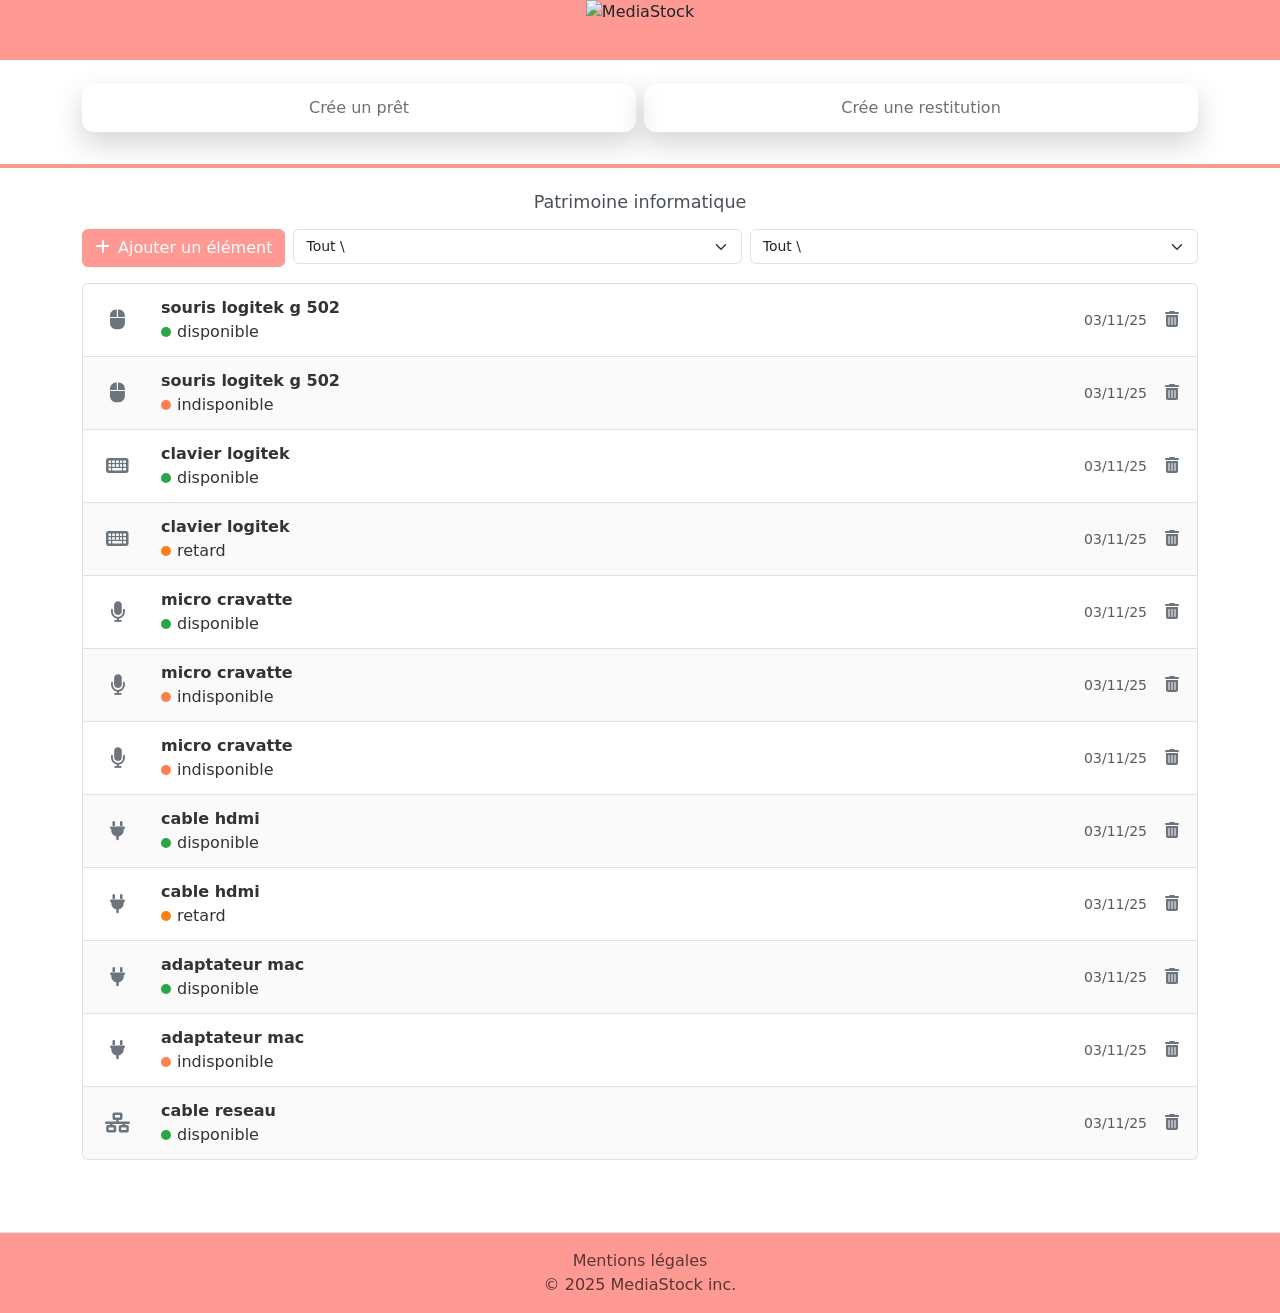
==== kev/index.html @ 77e4457f "commit changement" ====
<!DOCTYPE html>
<html lang="fr">
  <head>
    <meta charset="UTF-8" />
    <meta name="viewport" content="width=device-width, initial-scale=1" />
    <title>MediaStock - Patrimoine informatique</title>
    <link
      href="https://cdn.jsdelivr.net/npm/bootstrap@5.3.2/dist/css/bootstrap.min.css"
      rel="stylesheet"
    />
    <link
      href="https://cdnjs.cloudflare.com/ajax/libs/font-awesome/6.4.0/css/all.min.css"
      rel="stylesheet"
    />
    <link rel="stylesheet" href="style.css" />
    <link rel="stylesheet" href="script.js" />
  </head>
  <body class="d-flex flex-column min-vh-100">
    <!-- Header with coral background and centered logo -->
    <!-- Header -->
    <header class="position-relative" style="background-color: #FF9994; height: 60px;">
        <div class="container h-100">
            <div class="row h-100 align-items-center justify-content-center">
                <div class="col-12 text-center position-relative h-100 d-flex align-items-center justify-content-center">
                    <!-- Logo MediaStock qui colle aux bords -->
                    <div class="position-relative" style="z-index: 2; height: 100%; display: flex; align-items: center; justify-content: center;">
                        <img src="Capture d'écran 2025-10-20 163450.png" alt="MediaStock" 
                             class="img-fluid" style="height: 100%; width: auto; object-fit: contain;">
                    </div>
                </div>
            </div>
        </div>
    </header>

    <div class="container py-4 flex-grow-1">
      <!-- big action buttons - stack on mobile, side by side on larger screens -->
      <div class="d-grid gap-2 d-md-flex justify-content-md-center actions-row">
        <button class="btn action-btn w-100 w-md-auto" disabled>
          Crée un prêt
        </button>
        <button class="btn action-btn w-100 w-md-auto" disabled>
          Crée une restitution
        </button>
      </div>
    </div>
    <hr
      class="w-100 m-0"
      style="background-color: #ff9994; height: 4px; opacity: 1; border: 0"
    />
    <div class="container py-4 flex-grow-1">
      <!-- Titre -->
      <h2 class="text-center section-title mb-3">Patrimoine informatique</h2>

      <!-- Filtres + Ajout - responsive layout -->
      <div class="row g-2 mb-3 toolbar">
        <div class="col-12 col-md-auto">
          <button class="btn btn-primary w-100">
            <i class="fas fa-plus me-2"></i>Ajouter un élément
          </button>
        </div>

        <div class="col-12 col-md">
          <div class="d-flex gap-2 justify-content-md-end">
            <select id="categoryFilter" class="form-select w-50">
              <option value="">Tout \</option>
              <option value="informatique">Informatique</option>
              <option value="audio">Audio</option>
              <option value="connectiques">Connectiques</option>
              <option value="autres">Autres</option>
            </select>

            <select id="statusFilter" class="form-select w-50">
              <option value="">Tout \</option>
              <option value="disponible">Disponible</option>
              <option value="indisponible">Indisponible</option>
              <option value="retard">Retard</option>
            </select>
          </div>
        </div>
      </div>

      <!-- Liste des éléments -->
      <div id="inventoryList" class="list-group mb-5">
        <!-- JS injecte ici -->
      </div>
    </div>

    <!-- Footer -->
    <footer class="text-center text-muted py-3 border-top">
      <p>Mentions légales</p>
      <p>© 2025 MediaStock inc.</p>
    </footer>

    <script src="script.js"></script>
  </body>
</html>
---- kev/style.css ----
:root {
  --coral: #ff9994;
  --success: #28a745;
  --warning: #fd7e14;
  --danger: #ff7f50;
}

/* Header */
.page-header {
  display: flex;
  align-items: center;
  justify-content: center;
  height: 60px;
  background: var(--coral);
  position: relative;
}

.bar {
  position: absolute;
  top: 0;
  bottom: 0;
  background: var(--coral);
  width: 100%;
  z-index: 1;
}

.logo-container {
  position: relative;
  z-index: 2;
  display: flex;
  align-items: center;
  justify-content: center;
  background: white;
  padding: 0 20px;
  height: 100%;
}

.logo-container .logo-img {
  height: 30px;
  width: auto;
}

/* Action buttons */
.action-btn {
  background: #fff;
  border: none;
  padding: 12px 20px;
  border-radius: 12px;
  box-shadow: 0 12px 28px rgba(0, 0, 0, 0.25);
  font-weight: 500;
  transition: transform 0.2s ease, box-shadow 0.2s ease;
  margin-bottom: 8px;
}

.action-btn:active {
  transform: translateY(2px);
  box-shadow: 0 6px 16px rgba(0, 0, 0, 0.2);
}

/* Status indicators */
.status-dot {
  width: 10px;
  height: 10px;
  border-radius: 50%;
  display: inline-block;
  margin-right: 6px;
}

.status-disponible {
  background-color: var(--success);
}

.status-indisponible {
  background-color: var(--danger);
}

.status-retard {
  background-color: var(--warning);
}

/* List items */
.item-icon {
  font-size: 1.25rem;
  margin-right: 10px;
  color: var(--bs-gray-600);
}

.list-group-item {
  display: flex;
  align-items: center;
  justify-content: space-between;
  padding: 0.75rem;
}

.divider {
  border: 0;
  height: 4px;
  background-color: #ff9994;
  opacity: 1;
  width: 100vw;
  position: relative;
}

@media (min-width: 768px) {
  .divider {
    height: 6px;
    margin-top: 12px;
    margin-bottom: 18px;
  }
}

.section-title {
  font-size: 1rem;
  color: var(--bs-gray-700);
  margin-bottom: 1rem;
}

@media (min-width: 768px) {
  .section-title {
    font-size: 1.1rem;
    margin-bottom: 1.5rem;
  }
}

/* Mobile-first toolbar */
.toolbar .form-select {
  min-width: auto;
  font-size: 0.875rem;
}

@media (min-width: 768px) {
  .toolbar .form-select {
    min-width: 140px;
  }
}

/* Mobile-optimized list items */
.list-group-item:nth-child(even) {
  background: rgba(0, 0, 0, 0.02);
}

.list-group-item .left {
  display: flex;
  align-items: center;
  gap: 8px;
}

@media (min-width: 768px) {
  .list-group-item .left {
    gap: 12px;
  }
}

.item-icon i {
  display: flex;
  align-items: center;
  justify-content: center;
  width: 36px;
  height: 36px;
}

@media (min-width: 768px) {
  .item-icon i {
    width: 44px;
    height: 44px;
  }
}

.item-meta {
  color: #333;
}

.item-right {
  display: flex;
  align-items: center;
  gap: 12px;
  color: #6c757d;
}

/* Style du bouton Ajouter */
.btn-primary,
.btn-primary:active,
.btn-primary:focus {
  background-color: #ff9994 !important;
  border-color: #ff9994 !important;
  box-shadow: none !important;
}

.trash-btn {
  color: #6c757d;
  background: transparent;
  border: none;
}

footer {
  background: var(--coral);
  padding: 14px 0;
  margin-top: auto;
}

footer p {
  margin: 0;
  color: rgba(0, 0, 0, 0.65);
}
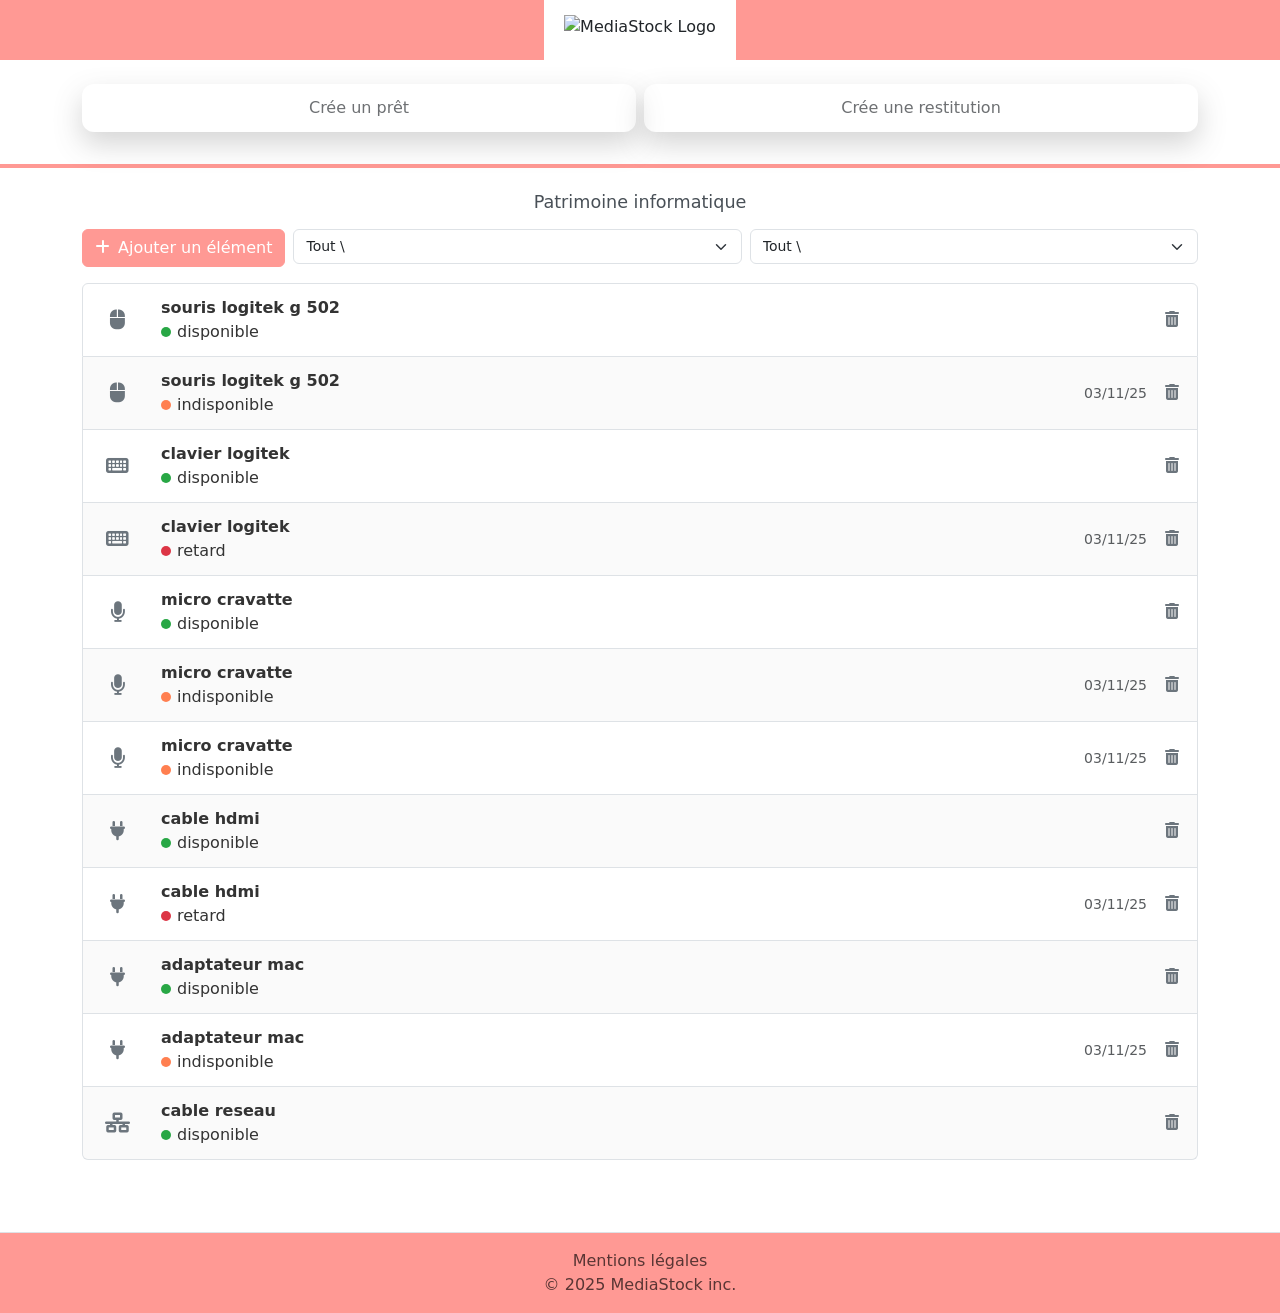
==== commit e41bfc6d: "Merge branch 'main' of https://github.com/kevinsenasson/RP-Marie-tests" ====
--- a/kev/index.html
+++ b/kev/index.html
@@ -13,23 +13,14 @@
       rel="stylesheet"
     />
     <link rel="stylesheet" href="style.css" />
-    <link rel="stylesheet" href="script.js" />
   </head>
   <body class="d-flex flex-column min-vh-100">
     <!-- Header with coral background and centered logo -->
-    <!-- Header -->
-    <header class="position-relative" style="background-color: #FF9994; height: 60px;">
-        <div class="container h-100">
-            <div class="row h-100 align-items-center justify-content-center">
-                <div class="col-12 text-center position-relative h-100 d-flex align-items-center justify-content-center">
-                    <!-- Logo MediaStock qui colle aux bords -->
-                    <div class="position-relative" style="z-index: 2; height: 100%; display: flex; align-items: center; justify-content: center;">
-                        <img src="Capture d'écran 2025-10-20 163450.png" alt="MediaStock" 
-                             class="img-fluid" style="height: 100%; width: auto; object-fit: contain;">
-                    </div>
-                </div>
-            </div>
-        </div>
+    <header class="page-header">
+      <div class="bar"></div>
+      <div class="logo-container">
+        <img src="logo.png" alt="MediaStock Logo" class="logo-img" />
+      </div>
     </header>
 
     <div class="container py-4 flex-grow-1">
@@ -91,6 +82,53 @@
       <p>© 2025 MediaStock inc.</p>
     </footer>
 
+    <!-- Delete confirmation modal -->
+    <div class="modal fade" id="deleteModal" tabindex="-1" aria-hidden="true">
+      <div class="modal-dialog modal-dialog-centered">
+        <div class="modal-content text-center p-3">
+          <div class="modal-body">
+            <p class="mb-2">
+              Etes vous bien sûr de vouloir supprimer cette élément ?
+            </p>
+            <div
+              id="deleteIcon"
+              style="
+                width: 120px;
+                height: 120px;
+                margin: 0 auto;
+                border: 4px solid #ff9994;
+                display: flex;
+                align-items: center;
+                justify-content: center;
+                border-radius: 8px;
+              "
+            >
+              <!-- icon injected -->
+            </div>
+            <p id="deleteName" class="mt-3 fw-semibold">nom de l'élément</p>
+          </div>
+          <div class="modal-footer justify-content-center">
+            <button
+              type="button"
+              class="btn btn-outline-secondary"
+              data-bs-dismiss="modal"
+            >
+              annuler
+            </button>
+            <button
+              id="confirmDeleteBtn"
+              type="button"
+              class="btn"
+              style="background: #ff9994; color: #fff"
+            >
+              validé
+            </button>
+          </div>
+        </div>
+      </div>
+    </div>
+
+    <script src="https://cdn.jsdelivr.net/npm/bootstrap@5.3.2/dist/js/bootstrap.bundle.min.js"></script>
     <script src="script.js"></script>
   </body>
 </html>
--- a/kev/style.css
+++ b/kev/style.css
@@ -5,6 +5,7 @@
   --danger: #ff7f50;
 }
 
+/* ************************  page principale ************************* */
 /* Header */
 .page-header {
   display: flex;
@@ -57,6 +58,47 @@
   box-shadow: 0 6px 16px rgba(0, 0, 0, 0.2);
 }
 
+/* Calendrier styles */
+.calendar-container .flatpickr-calendar {
+  width: 100%;
+  max-width: 100%;
+  box-shadow: none;
+  margin-top: 0.5rem;
+  border: 1px solid #dee2e6;
+  border-radius: 0.375rem;
+}
+
+.calendar-container .flatpickr-calendar.open {
+  display: inline-block !important;
+}
+
+.calendar-container .flatpickr-day.selected {
+  background: var(--coral);
+  border-color: var(--coral);
+}
+
+.calendar-container .flatpickr-day.inRange {
+  background: #ffe5e3;
+  border-color: #ffe5e3;
+}
+
+.calendar-container .flatpickr-day:hover {
+  background: #fff0ef;
+}
+
+/* wrapper to show the calendar above the input while keeping input in DOM */
+.calendar-visual-wrap {
+  display: flex;
+  flex-direction: column; /* calendar DOM first, input DOM second -> calendar shown above input */
+  gap: 0.5rem;
+}
+.calendar-visual-wrap .calendar-container {
+  width: 100%;
+}
+.date-input-below {
+  order: 2;
+}
+
 /* Status indicators */
 .status-dot {
   width: 10px;
@@ -75,7 +117,7 @@
 }
 
 .status-retard {
-  background-color: var(--warning);
+  background-color: #dc3545;
 }
 
 /* List items */
@@ -202,3 +244,34 @@
   margin: 0;
   color: rgba(0, 0, 0, 0.65);
 }
+
+/* ************************   fin page principale ************************* */
+
+/* ************************  page de création de prêt ************************* */
+.page-body {
+  max-width: 420px;
+  margin: 18px auto 48px;
+}
+.product-image {
+  display: block;
+  margin: 12px auto;
+  width: 220px;
+  height: 150px;
+  object-fit: contain;
+}
+.state-btn {
+  min-width: 90px;
+}
+.validate-btn {
+  width: 100%;
+  padding: 12px 20px;
+  border-radius: 10px;
+}
+.notes-box {
+  min-height: 120px;
+}
+.logo-small {
+  height: 36px;
+}
+
+/* ************************   fin page de création de prêt ************************* */
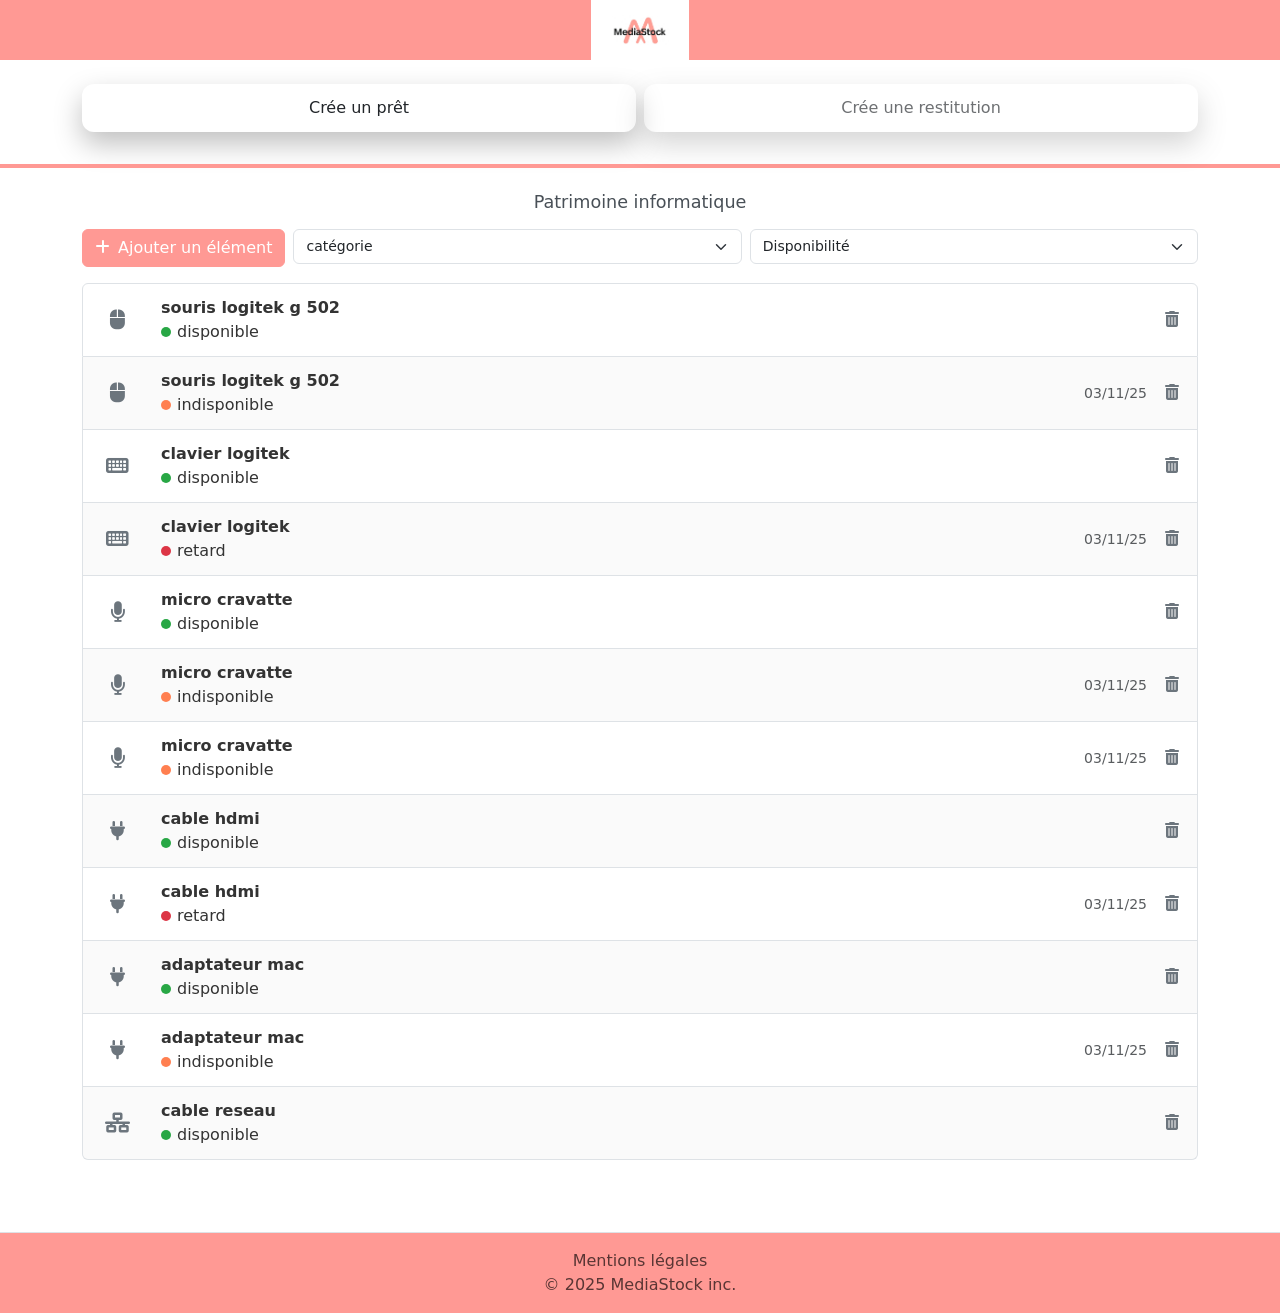
==== commit d56a3fad: "commit kev on tente" ====
--- a/kev/index.html
+++ b/kev/index.html
@@ -26,7 +26,10 @@
     <div class="container py-4 flex-grow-1">
       <!-- big action buttons - stack on mobile, side by side on larger screens -->
       <div class="d-grid gap-2 d-md-flex justify-content-md-center actions-row">
-        <button class="btn action-btn w-100 w-md-auto" disabled>
+        <button
+          class="btn action-btn w-100 w-md-auto"
+          onclick="window.location.href='creation-pret.html'"
+        >
           Crée un prêt
         </button>
         <button class="btn action-btn w-100 w-md-auto" disabled>
@@ -53,7 +56,7 @@
         <div class="col-12 col-md">
           <div class="d-flex gap-2 justify-content-md-end">
             <select id="categoryFilter" class="form-select w-50">
-              <option value="">Tout \</option>
+              <option value="">catégorie</option>
               <option value="informatique">Informatique</option>
               <option value="audio">Audio</option>
               <option value="connectiques">Connectiques</option>
@@ -61,7 +64,7 @@
             </select>
 
             <select id="statusFilter" class="form-select w-50">
-              <option value="">Tout \</option>
+              <option value="">Disponibilité</option>
               <option value="disponible">Disponible</option>
               <option value="indisponible">Indisponible</option>
               <option value="retard">Retard</option>
@@ -129,6 +132,7 @@
     </div>
 
     <script src="https://cdn.jsdelivr.net/npm/bootstrap@5.3.2/dist/js/bootstrap.bundle.min.js"></script>
+    <script src="https://cdn.jsdelivr.net/npm/bootstrap@5.3.2/dist/js/bootstrap.bundle.min.js"></script>
     <script src="script.js"></script>
   </body>
 </html>
--- a/kev/style.css
+++ b/kev/style.css
@@ -3,6 +3,35 @@
   --success: #28a745;
   --warning: #fd7e14;
   --danger: #ff7f50;
+}
+
+/* Modal de succès */
+.success-icon {
+  width: 80px;
+  height: 80px;
+  margin: 0 auto;
+  border-radius: 50%;
+  background-color: var(--success);
+  display: flex;
+  align-items: center;
+  justify-content: center;
+}
+
+.success-icon i {
+  font-size: 40px;
+  color: white;
+}
+
+/* Menu déroulant avec scroll limité à 4 options visibles */
+select#classe {
+  /* Limite la hauteur pour afficher environ 4 options lors de l'ouverture */
+  max-height: 200px;
+}
+
+/* Style pour les options du menu */
+select#classe option {
+  padding: 10px 12px;
+  min-height: 40px;
 }
 
 /* ************************  page principale ************************* */
@@ -275,3 +304,7 @@
 }
 
 /* ************************   fin page de création de prêt ************************* */
+
+/* ************************   page de restitution ************************* */
+
+/* ************************   fin page de restitution ************************* */
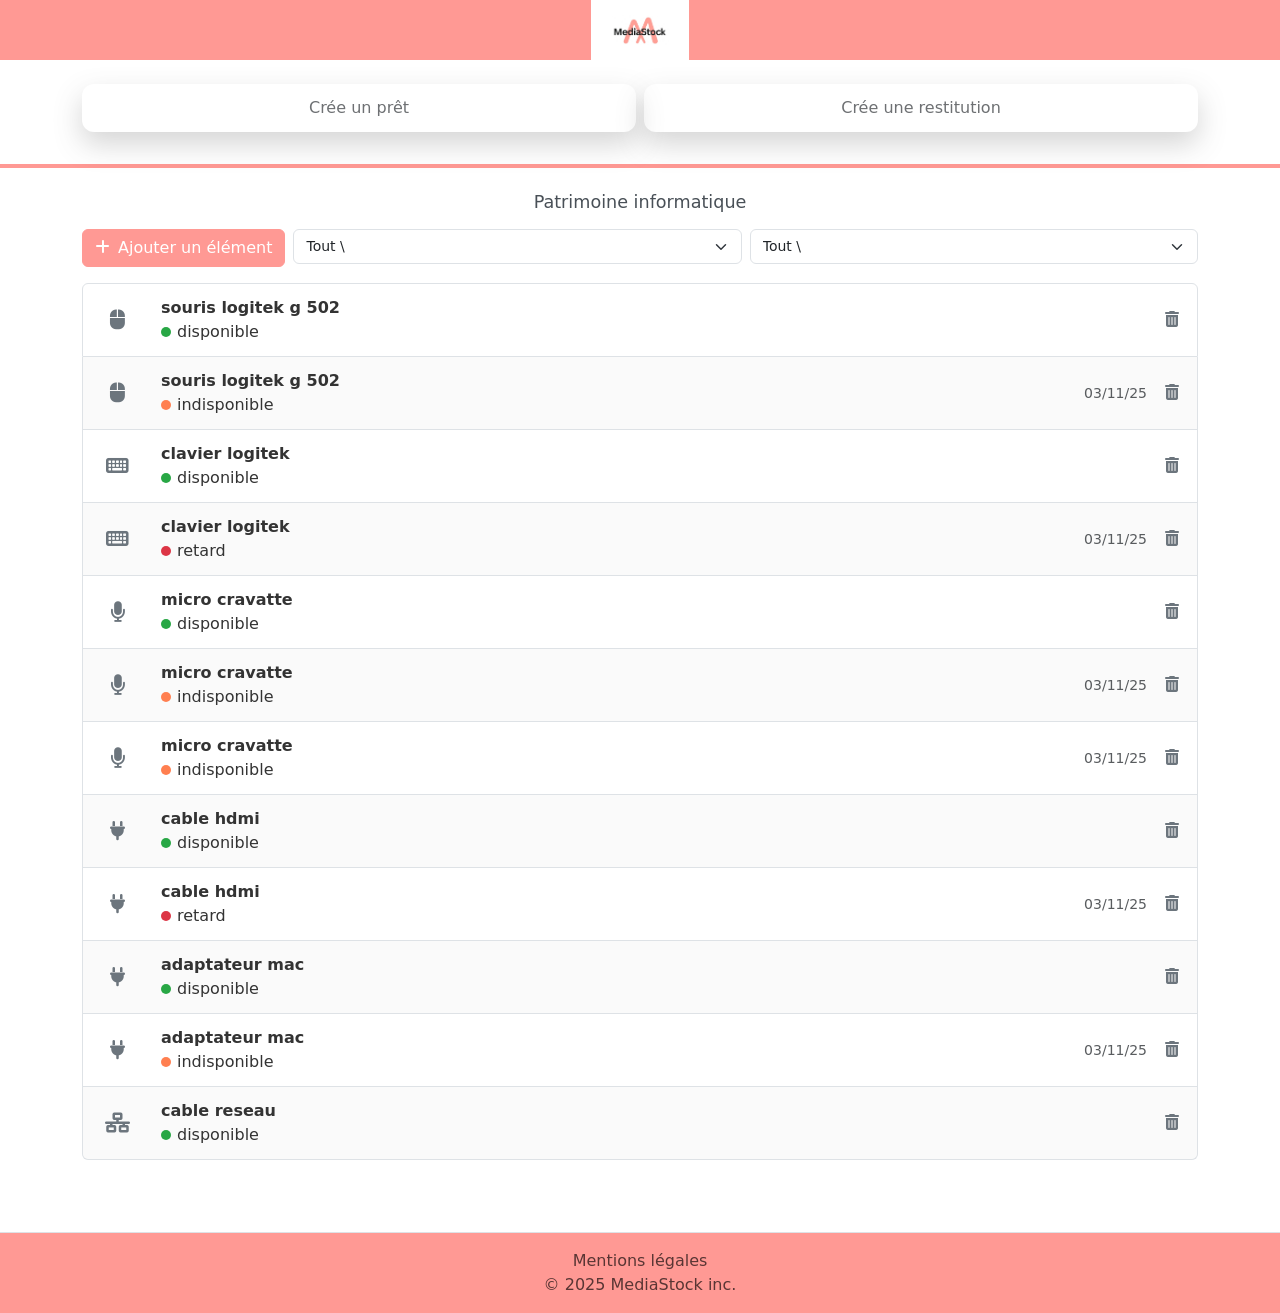
==== commit e5b91bbe: "momo o ntente" ====
--- a/kev/index.html
+++ b/kev/index.html
@@ -26,10 +26,7 @@
     <div class="container py-4 flex-grow-1">
       <!-- big action buttons - stack on mobile, side by side on larger screens -->
       <div class="d-grid gap-2 d-md-flex justify-content-md-center actions-row">
-        <button
-          class="btn action-btn w-100 w-md-auto"
-          onclick="window.location.href='creation-pret.html'"
-        >
+        <button class="btn action-btn w-100 w-md-auto" disabled>
           Crée un prêt
         </button>
         <button class="btn action-btn w-100 w-md-auto" disabled>
@@ -48,15 +45,15 @@
       <!-- Filtres + Ajout - responsive layout -->
       <div class="row g-2 mb-3 toolbar">
         <div class="col-12 col-md-auto">
-          <button class="btn btn-primary w-100">
+          <a href="/Choixcat.html"><button class="btn btn-primary w-100">
             <i class="fas fa-plus me-2"></i>Ajouter un élément
-          </button>
+          </button></a>
         </div>
 
         <div class="col-12 col-md">
           <div class="d-flex gap-2 justify-content-md-end">
             <select id="categoryFilter" class="form-select w-50">
-              <option value="">catégorie</option>
+              <option value="">Tout \</option>
               <option value="informatique">Informatique</option>
               <option value="audio">Audio</option>
               <option value="connectiques">Connectiques</option>
@@ -64,7 +61,7 @@
             </select>
 
             <select id="statusFilter" class="form-select w-50">
-              <option value="">Disponibilité</option>
+              <option value="">Tout \</option>
               <option value="disponible">Disponible</option>
               <option value="indisponible">Indisponible</option>
               <option value="retard">Retard</option>
@@ -132,7 +129,6 @@
     </div>
 
     <script src="https://cdn.jsdelivr.net/npm/bootstrap@5.3.2/dist/js/bootstrap.bundle.min.js"></script>
-    <script src="https://cdn.jsdelivr.net/npm/bootstrap@5.3.2/dist/js/bootstrap.bundle.min.js"></script>
     <script src="script.js"></script>
   </body>
 </html>
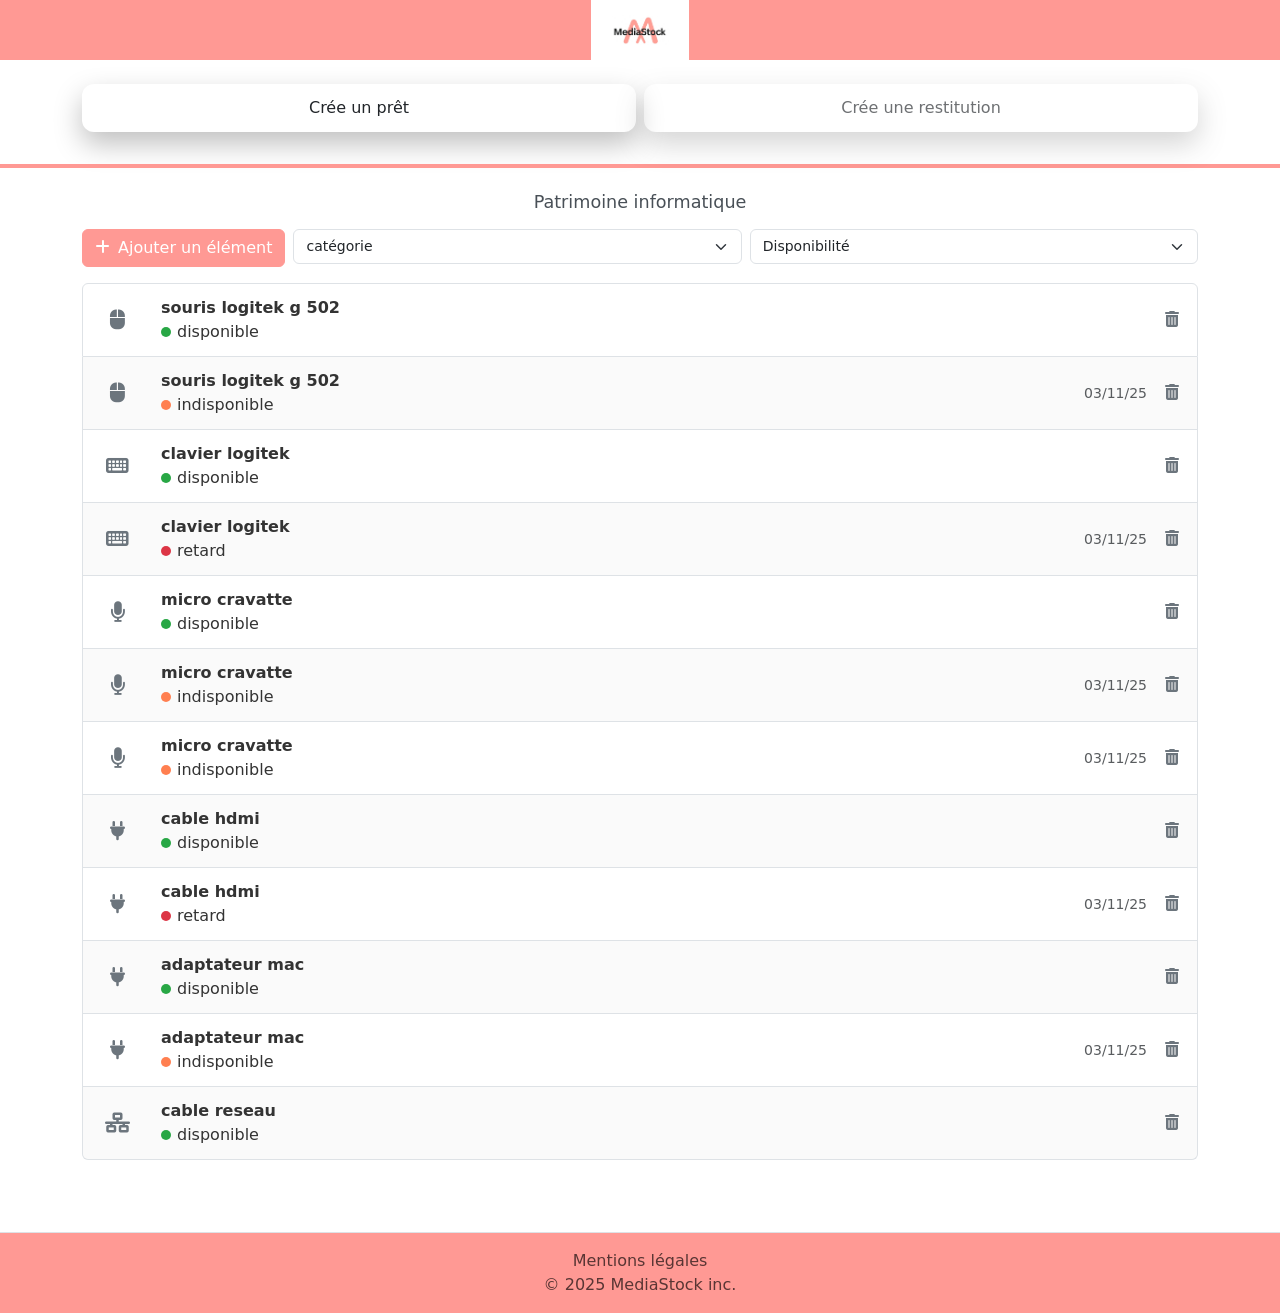
==== commit 35baeb13: "Merge branch 'main' of https://github.com/kevinsenasson/RP-Marie-tests" ====
--- a/kev/index.html
+++ b/kev/index.html
@@ -26,7 +26,10 @@
     <div class="container py-4 flex-grow-1">
       <!-- big action buttons - stack on mobile, side by side on larger screens -->
       <div class="d-grid gap-2 d-md-flex justify-content-md-center actions-row">
-        <button class="btn action-btn w-100 w-md-auto" disabled>
+        <button
+          class="btn action-btn w-100 w-md-auto"
+          onclick="window.location.href='creation-pret.html'"
+        >
           Crée un prêt
         </button>
         <button class="btn action-btn w-100 w-md-auto" disabled>
@@ -53,7 +56,7 @@
         <div class="col-12 col-md">
           <div class="d-flex gap-2 justify-content-md-end">
             <select id="categoryFilter" class="form-select w-50">
-              <option value="">Tout \</option>
+              <option value="">catégorie</option>
               <option value="informatique">Informatique</option>
               <option value="audio">Audio</option>
               <option value="connectiques">Connectiques</option>
@@ -61,7 +64,7 @@
             </select>
 
             <select id="statusFilter" class="form-select w-50">
-              <option value="">Tout \</option>
+              <option value="">Disponibilité</option>
               <option value="disponible">Disponible</option>
               <option value="indisponible">Indisponible</option>
               <option value="retard">Retard</option>
@@ -129,6 +132,7 @@
     </div>
 
     <script src="https://cdn.jsdelivr.net/npm/bootstrap@5.3.2/dist/js/bootstrap.bundle.min.js"></script>
+    <script src="https://cdn.jsdelivr.net/npm/bootstrap@5.3.2/dist/js/bootstrap.bundle.min.js"></script>
     <script src="script.js"></script>
   </body>
 </html>
